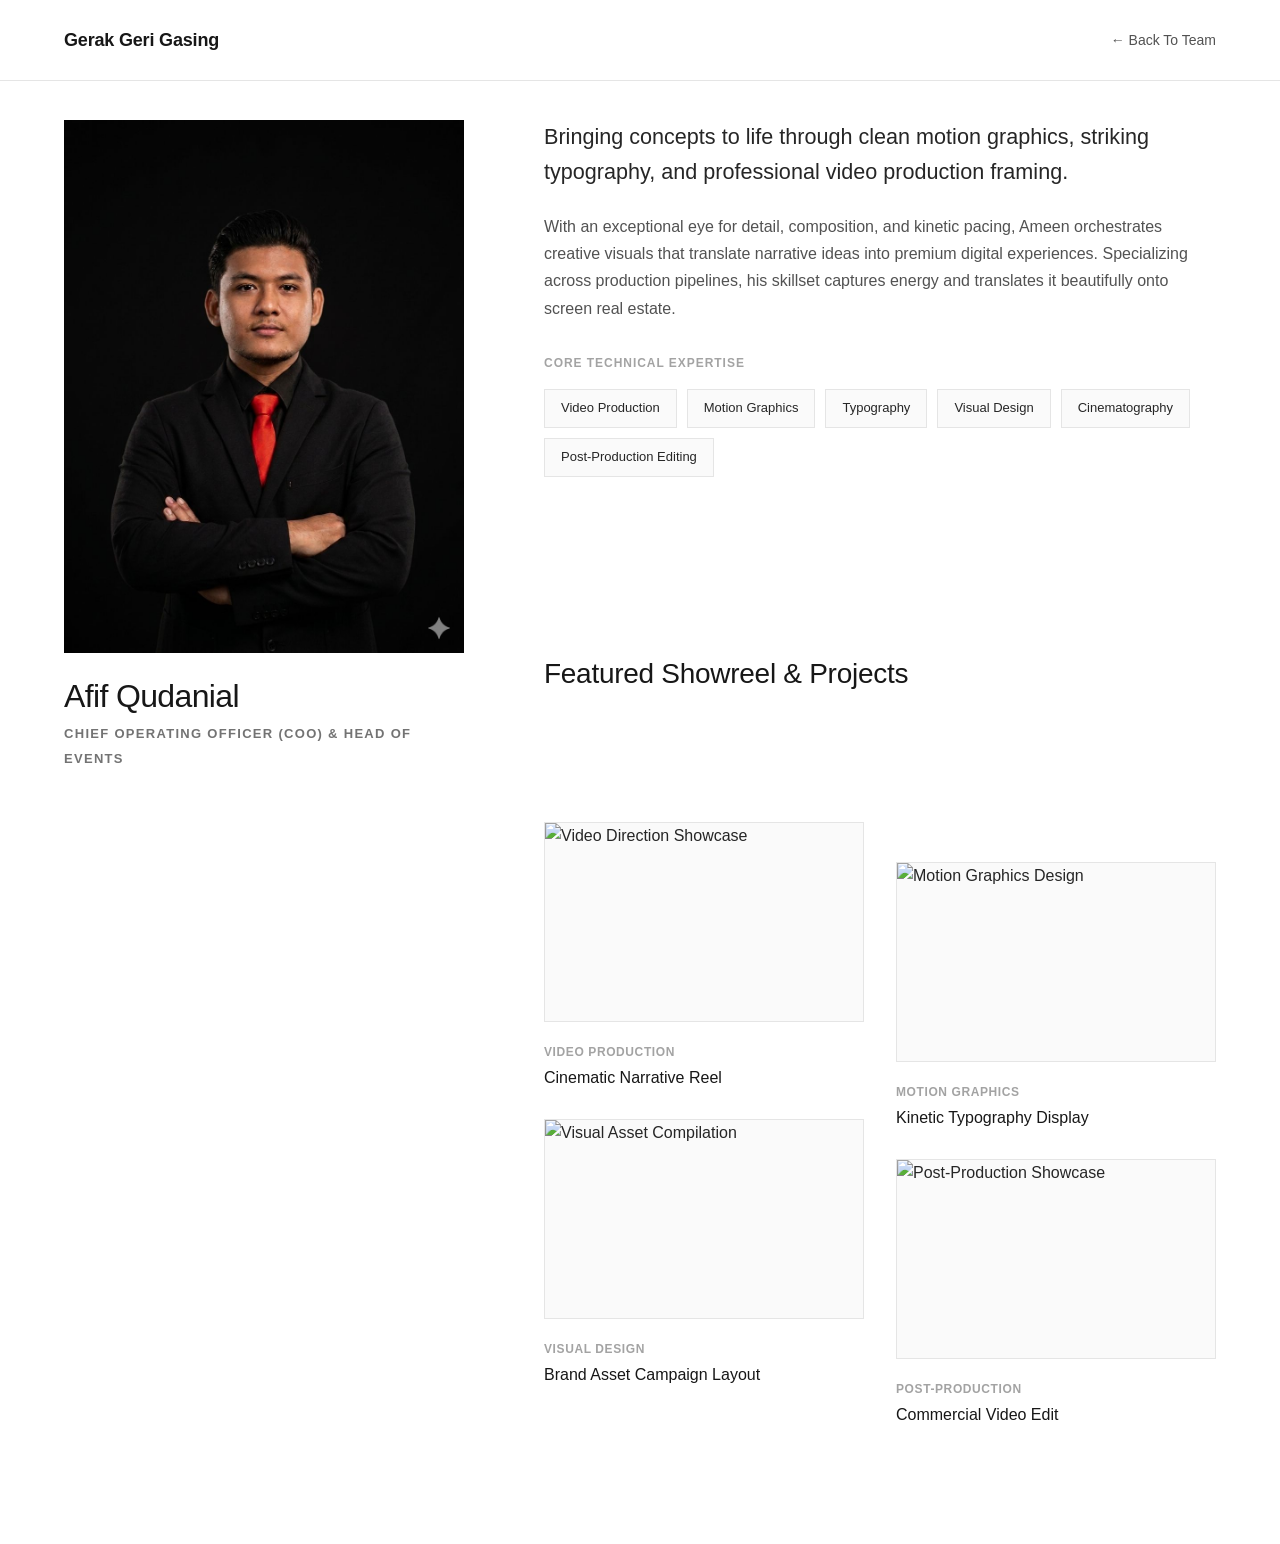
==== portfolio-afif.html @ f7ec638b "Team update" ====
<!DOCTYPE html>
<html lang="en">
<head>
    <meta charset="UTF-8">
    <meta name="viewport" content="width=device-width, initial-scale=1.0">
    <title>Afif Qudanial - Portfolio</title>
    <link rel="stylesheet" href="styles.css">
    <style>
        /* ===== Creative Portfolio Split Layout Extension ===== */
        .portfolio-page {
            padding-top: 120px;
            background-color: var(--white);
        }

        .split-portfolio-grid {
            display: grid;
            grid-template-columns: 400px 1fr; /* Fixed profile sidebar, expansive work gallery */
            gap: 80px;
            align-items: start;
        }

        /* Sticky Left Column Profile Frame */
        .portfolio-sidebar {
            position: sticky;
            top: 120px;
            display: flex;
            flex-direction: column;
        }

        .profile-frame {
            aspect-ratio: 3 / 4;
            background-color: var(--grey-100);
            overflow: hidden;
            margin-bottom: 24px;
        }

        .profile-frame img {
            width: 100%;
            height: 100%;
            object-fit: cover;
        }

        .profile-meta-title h1 {
            font-size: 2rem;
            font-weight: 500;
            color: var(--grey-900);
            margin-bottom: 4px;
        }

        .profile-meta-title .role-tag {
            font-size: 0.8125rem;
            text-transform: uppercase;
            letter-spacing: 0.1em;
            color: var(--grey-500);
            font-weight: 600;
        }

        /* Right Column Scrollable Content */
        .portfolio-content-flow {
            display: flex;
            flex-direction: column;
            gap: 80px;
        }

        .about-statement .lead {
            font-size: 1.35rem;
            font-weight: 300;
            color: var(--grey-800);
            line-height: 1.6;
            margin-bottom: 24px;
        }

        .about-statement p {
            color: var(--grey-600);
            font-size: 1rem;
            line-height: 1.7;
        }

        /* Core Skill Tags Display */
        .skills-creative-suite {
            margin-top: 32px;
        }

        .skills-headline {
            font-size: 0.75rem;
            text-transform: uppercase;
            letter-spacing: 0.08em;
            color: var(--grey-400);
            font-weight: 600;
            margin-bottom: 16px;
            display: block;
        }

        .tag-cloud {
            display: flex;
            flex-wrap: wrap;
            gap: 10px;
        }

        .skill-badge {
            background-color: var(--grey-50);
            border: 1px solid var(--grey-200);
            color: var(--grey-800);
            padding: 8px 16px;
            font-size: 0.8125rem;
            font-weight: 500;
            transition: var(--transition);
        }

        .skill-badge:hover {
            background-color: var(--grey-900);
            color: var(--white);
            border-color: var(--grey-900);
        }

        /* Creative Editorial Work Gallery Grid */
        .showcase-header h2 {
            font-size: 1.75rem;
            margin-bottom: 32px;
            font-weight: 400;
        }

        .creative-work-gallery {
            display: grid;
            grid-template-columns: repeat(2, 1fr);
            gap: 32px;
        }

        .work-item {
            display: flex;
            flex-direction: column;
            cursor: pointer;
        }

        /* Alternating asymmetric layout pattern for creative design rhythm */
        .work-item:nth-child(odd) {
            transform: translateY(0);
        }
        .work-item:nth-child(even) {
            transform: translateY(40px);
        }

        .work-display-box {
            aspect-ratio: 16 / 10;
            background-color: var(--grey-50);
            border: 1px solid var(--grey-200);
            overflow: hidden;
            position: relative;
            display: flex;
            align-items: center;
            justify-content: center;
            transition: var(--transition);
        }

        .work-display-box img {
            width: 100%;
            height: 100%;
            object-fit: cover;
            transition: transform 0.6s cubic-bezier(0.25, 1, 0.5, 1);
        }

        .work-item:hover .work-display-box img {
            transform: scale(1.03);
        }

        /* Decorative Play Overlay for Video Work */
        .play-indicator {
            position: absolute;
            width: 50px;
            height: 50px;
            background-color: rgba(255, 255, 255, 0.9);
            border-radius: 50%;
            display: flex;
            align-items: center;
            justify-content: center;
            opacity: 0;
            transform: scale(0.8);
            transition: var(--transition);
            z-index: 2;
        }

        .work-item:hover .play-indicator {
            opacity: 1;
            transform: scale(1);
        }

        .play-indicator::after {
            content: '';
            width: 0;
            height: 0;
            border-style: solid;
            border-width: 6px 0 6px 10px;
            border-color: transparent transparent transparent var(--grey-900);
            margin-left: 3px;
        }

        .work-details {
            padding-top: 16px;
        }

        .work-details .work-category {
            font-size: 0.75rem;
            text-transform: uppercase;
            letter-spacing: 0.05em;
            color: var(--grey-400);
            font-weight: 600;
        }

        .work-details h3 {
            font-size: 1rem;
            font-weight: 500;
            color: var(--grey-900);
            margin-top: 4px;
        }

        /* Compensation space below the gallery due to alternating transforms */
        .gallery-wrapper {
            padding-bottom: 60px;
        }

        /* ===== Responsive Media Adapters ===== */
        @media (max-width: 1024px) {
            .split-portfolio-grid {
                grid-template-columns: 1fr;
                gap: 60px;
            }

            .portfolio-sidebar {
                position: relative;
                top: 0;
                align-items: center;
                text-align: center;
            }

            .profile-frame {
                max-width: 320px;
                width: 100%;
            }

            .work-item:nth-child(even) {
                transform: translateY(0);
            }
            
            .gallery-wrapper {
                padding-bottom: 0;
            }
        }

        @media (max-width: 640px) {
            .creative-work-gallery {
                grid-template-columns: 1fr;
                gap: 40px;
            }
        }
    </style>
</head>
<body>

    <nav class="navbar">
        <div class="container">
            <a href="index.html" class="logo">Gerak Geri Gasing</a>
            <div class="nav-links">
                <a href="index.html#team">← Back To Team</a>
            </div>
        </div>
    </nav>

    <section class="portfolio-page">
        <div class="container">
            <div class="split-portfolio-grid">
                
                <aside class="portfolio-sidebar">
                    <div class="profile-frame">
                        <img src="image/afif.jpg" alt="Afif Qudanial">
                    </div>
                    <div class="profile-meta-title">
                        <h1>Afif Qudanial</h1>
                        <span class="role-tag">Chief Operating Officer (COO) & Head of Events</span>
                    </div>
                </aside>

                <main class="portfolio-content-flow">
                    
                    <article class="about-statement">
                        <p class="lead">Bringing concepts to life through clean motion graphics, striking typography, and professional video production framing.</p>
                        <p>With an exceptional eye for detail, composition, and kinetic pacing, Ameen orchestrates creative visuals that translate narrative ideas into premium digital experiences. Specializing across production pipelines, his skillset captures energy and translates it beautifully onto screen real estate.</p>
                        
                        <div class="skills-creative-suite">
                            <span class="skills-headline">Core Technical Expertise</span>
                            <div class="tag-cloud">
                                <div class="skill-badge">Video Production</div>
                                <div class="skill-badge">Motion Graphics</div>
                                <div class="skill-badge">Typography</div>
                                <div class="skill-badge">Visual Design</div>
                                <div class="skill-badge">Cinematography</div>
                                <div class="skill-badge">Post-Production Editing</div>
                            </div>
                        </div>
                    </article>

                    <div class="gallery-wrapper">
                        <section class="showcase-header">
                            <h2>Featured Showreel & Projects</h2>
                        </section>
                        
                        <div class="creative-work-gallery">
                            <div class="work-item">
                                <div class="work-display-box">
                                    <div class="play-indicator"></div>
                                    <img src="image/portfolio/project1.jpg" alt="Video Direction Showcase">
                                </div>
                                <div class="work-details">
                                    <span class="work-category">Video Production</span>
                                    <h3>Cinematic Narrative Reel</h3>
                                </div>
                            </div>

                            <div class="work-item">
                                <div class="work-display-box">
                                    <div class="play-indicator"></div>
                                    <img src="image/portfolio/project2.jpg" alt="Motion Graphics Design">
                                </div>
                                <div class="work-details">
                                    <span class="work-category">Motion Graphics</span>
                                    <h3>Kinetic Typography Display</h3>
                                </div>
                            </div>

                            <div class="work-item">
                                <div class="work-display-box">
                                    <img src="image/portfolio/project3.jpg" alt="Visual Asset Compilation">
                                </div>
                                <div class="work-details">
                                    <span class="work-category">Visual Design</span>
                                    <h3>Brand Asset Campaign Layout</h3>
                                </div>
                            </div>

                            <div class="work-item">
                                <div class="work-display-box">
                                    <div class="play-indicator"></div>
                                    <img src="image/portfolio/project4.jpg" alt="Post-Production Showcase">
                                </div>
                                <div class="work-details">
                                    <span class="work-category">Post-Production</span>
                                    <h3>Commercial Video Edit</h3>
                                </div>
                            </div>
                        </div>
                    </div>

                </main>
            </div>
        </div>
    </section>

</body>
</html>
---- styles.css ----
/* ===== CSS Variables ===== */

:root {

    --white: #ffffff;

    --grey-50: #fafafa;

    --grey-100: #f5f5f5;

    --grey-200: #e5e5e5;

    --grey-300: #d4d4d4;

    --grey-400: #a3a3a3;

    --grey-500: #737373;

    --grey-600: #525252;

    --grey-700: #404040;

    --grey-800: #262626;

    --grey-900: #171717;

    --black: #0a0a0a;

   

    --font-family: 'Inter', -apple-system, BlinkMacSystemFont, sans-serif;

    --transition: all 0.3s cubic-bezier(0.4, 0, 0.2, 1);

}



/* ===== Reset & Base ===== */

*, *::before, *::after {

    margin: 0;

    padding: 0;

    box-sizing: border-box;

}



html {

    scroll-behavior: smooth;

}



body {

    font-family: var(--font-family);

    font-size: 16px;

    line-height: 1.6;

    color: var(--grey-800);

    background-color: var(--white);

    -webkit-font-smoothing: antialiased;

}



a {

    text-decoration: none;

    color: inherit;

    transition: var(--transition);

}



ul {

    list-style: none;

}



img {

    max-width: 100%;

    height: auto;

    display: block;

}



/* ===== Container ===== */

.container {

    width: 100%;

    max-width: 1200px;

    margin: 0 auto;

    padding: 0 24px;

}



/* ===== Typography ===== */

h1, h2, h3, h4, h5, h6 {

    font-weight: 500;

    line-height: 1.2;

    color: var(--grey-900);

}



h1 {

    font-size: clamp(2.5rem, 5vw, 4rem);

    font-weight: 300;

    letter-spacing: -0.02em;

}



h2 {

    font-size: clamp(2rem, 4vw, 3rem);

    font-weight: 400;

    letter-spacing: -0.01em;

}



h3 {

    font-size: 1.5rem;

    font-weight: 500;

}



h4 {

    font-size: 1rem;

    font-weight: 600;

    text-transform: uppercase;

    letter-spacing: 0.05em;

    color: var(--grey-500);

}



.lead {

    font-size: 1.25rem;

    color: var(--grey-600);

    line-height: 1.7;

}



/* ===== Section Styles ===== */

section {

    padding: 100px 0;

}



.section-header {

    margin-bottom: 60px;

}



.section-header.center {

    text-align: center;

}



.section-tag {

    display: inline-block;

    font-size: 0.75rem;

    font-weight: 600;

    text-transform: uppercase;

    letter-spacing: 0.1em;

    color: var(--grey-500);

    margin-bottom: 16px;

}



/* ===== Buttons ===== */

.btn {

    display: inline-flex;

    align-items: center;

    justify-content: center;

    padding: 16px 32px;

    font-size: 0.875rem;

    font-weight: 500;

    letter-spacing: 0.025em;

    border: none;

    border-radius: 0;

    cursor: pointer;

    transition: var(--transition);

}



.btn-primary {

    background-color: var(--grey-900);

    color: var(--white);

}



.btn-primary:hover {

    background-color: var(--grey-700);

}



.btn-full {

    width: 100%;

}



/* ===== Navigation ===== */

.navbar {

    position: fixed;

    top: 0;

    left: 0;

    right: 0;

    z-index: 1000;

    background-color: rgba(255, 255, 255, 0.95);

    backdrop-filter: blur(10px);

    border-bottom: 1px solid var(--grey-200);

}



.navbar .container {

    display: flex;

    align-items: center;

    justify-content: space-between;

    height: 80px;

}



.logo {

    font-size: 1.125rem;

    font-weight: 600;

    letter-spacing: -0.01em;

    color: var(--grey-900);

}



.nav-links {

    display: flex;

    gap: 40px;

}



.nav-links a {

    font-size: 0.875rem;

    font-weight: 400;

    color: var(--grey-600);

    position: relative;

}



.nav-links a::after {

    content: '';

    position: absolute;

    bottom: -4px;

    left: 0;

    width: 0;

    height: 1px;

    background-color: var(--grey-900);

    transition: var(--transition);

}



.nav-links a:hover {

    color: var(--grey-900);

}



.nav-links a:hover::after {

    width: 100%;

}



.nav-toggle {

    display: none;

    flex-direction: column;

    gap: 5px;

    background: none;

    border: none;

    cursor: pointer;

    padding: 10px;

}



.nav-toggle span {

    width: 24px;

    height: 2px;

    background-color: var(--grey-900);

    transition: var(--transition);

}



/* ===== Hero Section ===== */

.hero {

    min-height: 100vh;

    display: flex;

    align-items: center;

    justify-content: center;

    position: relative;

    background-color: var(--grey-50);

    padding-top: 80px;

}



.hero-content {

    text-align: center;

    max-width: 800px;

}



.hero-subtitle {

    font-size: 1rem;

    color: var(--grey-500);

    margin: 24px 0 40px;

    letter-spacing: 0.1em;

}



.hero-scroll {

    position: absolute;

    bottom: 40px;

    left: 50%;

    transform: translateX(-50%);

    display: flex;

    flex-direction: column;

    align-items: center;

    gap: 12px;

}



.hero-scroll span {

    font-size: 0.75rem;

    text-transform: uppercase;

    letter-spacing: 0.1em;

    color: var(--grey-400);

}



.scroll-line {

    width: 1px;

    height: 60px;

    background: linear-gradient(to bottom, var(--grey-400), transparent);

    animation: scrollPulse 2s ease-in-out infinite;

}



@keyframes scrollPulse {

    0%, 100% { opacity: 1; }

    50% { opacity: 0.3; }

}



/* ===== Services Section ===== */

.services {

    background-color: var(--white);

}



.services-grid {

    display: grid;

    grid-template-columns: repeat(3, 1fr);

    gap: 40px;

}



.service-card {

    padding: 40px;

    background-color: var(--grey-50);

    transition: var(--transition);

}



.service-card:hover {

    background-color: var(--grey-100);

}



.service-number {

    font-size: 0.75rem;

    font-weight: 600;

    color: var(--grey-400);

    margin-bottom: 24px;

}



.service-card h3 {

    margin-bottom: 16px;

}



.service-card p {

    color: var(--grey-600);

    margin-bottom: 24px;

    font-size: 0.9375rem;

}



.service-list {

    border-top: 1px solid var(--grey-200);

    padding-top: 24px;

}



.service-list li {

    font-size: 0.875rem;

    color: var(--grey-500);

    padding: 8px 0;

    border-bottom: 1px solid var(--grey-200);

}



.service-list li:last-child {

    border-bottom: none;

}



/* ===== About Section ===== */

.about {

    background-color: var(--grey-900);

    color: var(--white);

}



.about h2, .about h3, .about h4 {

    color: var(--white);

}



.about .section-tag {

    color: var(--grey-400);

}



.about-grid {

    display: grid;

    grid-template-columns: 1fr 1fr;

    gap: 80px;

    align-items: center;

}



.about-content p {

    color: var(--grey-400);

    margin-bottom: 20px;

}



.about-content .lead {

    color: var(--grey-300);

}



.about-stats {

    display: flex;

    gap: 40px;

    margin-top: 40px;

    padding-top: 40px;

    border-top: 1px solid var(--grey-700);

}



.stat-number {

    display: block;

    font-size: 2.5rem;

    font-weight: 300;

    color: var(--white);

}



.stat-label {

    font-size: 0.75rem;

    text-transform: uppercase;

    letter-spacing: 0.1em;

    color: var(--grey-500);

}



.about-image {

    display: flex;

    justify-content: center;

    align-items: center;

}



.image-placeholder {

    width: 100%;

    aspect-ratio: 4/5;

    background-color: transparent;

    display: flex;

    align-items: center;

    justify-content: center;

    overflow: hidden;

    border-radius: 24px;

}



.image-placeholder img {

    width: 100%;

    height: auto;

    object-fit: contain;

    display: block;

}



.image-placeholder span {

    font-size: 3rem;

    font-weight: 300;

    color: var(--grey-600);

    letter-spacing: 0.2em;

}



/* ===== Portfolio Section ===== */

.portfolio {

    background-color: var(--grey-50);

}



.portfolio-grid {

    display: grid;

    grid-template-columns: repeat(3, 1fr);

    gap: 24px;

}



.portfolio-item {

    position: relative;

    overflow: hidden;

    cursor: pointer;

}



.portfolio-item.large {

    grid-column: span 2;

}



.portfolio-image {

    position: relative;

    overflow: hidden;

    /* This gives your standard images a clean 16:10 rectangle shape */

    aspect-ratio: 16/10;

}



.portfolio-item.large .portfolio-image {

    /* This gives your large highlights a wide cinematic 16:9 aspect ratio */

    aspect-ratio: 16/9;

}



/* This targets your new actual images and forces them to scale correctly */

.portfolio-image img {

    width: 100%;

    height: 100%;

    object-fit: cover; /* Keeps images crisp without stretching or distorting */

    transition: var(--transition);

}



/* Simple hover effect: subtle zoom on the picture */

.portfolio-item:hover .portfolio-image img {

    transform: scale(1.03);

}



.portfolio-info {

    padding: 20px 0;

}



.portfolio-category {

    font-size: 0.75rem;

    text-transform: uppercase;

    letter-spacing: 0.1em;

    color: var(--grey-500);

}



.portfolio-info h3 {

    font-size: 1.125rem;

    font-weight: 500;

    margin-top: 8px;

}



/* ===== Clients Section ===== */

.clients {

    background-color: var(--white);

    padding: 80px 0;

}



.clients-grid {

    display: grid;

    grid-template-columns: repeat(6, 1fr);

    gap: 40px;

    align-items: center;

}



.client-logo {

    aspect-ratio: 3/2;

    background-color: var(--grey-100);

    display: flex;

    align-items: center;

    justify-content: center;

    transition: var(--transition);

}



.client-logo:hover {

    background-color: var(--grey-200);

}



.client-logo span {

    font-size: 0.75rem;

    color: var(--grey-400);

    font-weight: 500;

}


/* ===== Team Section ===== */
.team {
    background-color: var(--white);
    padding: 120px 0;
}

/* Founders Layout Framework */
.founders-row {
    display: flex;
    justify-content: center;
    gap: 48px;
    margin-bottom: 80px;
}

.founders-row .team-card.premium {
    width: calc(35% - 24px);
}

/* HOD 4-Column Grid Frame */
.team-grid {
    display: grid;
    grid-template-columns: repeat(4, 1fr);
    gap: 40px 32px;
}

.team-card {
    display: block;
    cursor: pointer;
    text-decoration: none;
}

/* Professional Editorial Portrait Ratio (3:4) */
.team-image {
    position: relative;
    overflow: hidden;
    aspect-ratio: 3 / 4; 
    background-color: var(--grey-100);
}

.team-image img {
    width: 100%;
    height: 100%;
    object-fit: cover;
    transition: transform 0.6s cubic-bezier(0.25, 1, 0.5, 1);
}

.placeholder-img {
    width: 100%;
    height: 100%;
}

/* Modern Creative Animations on Hover */
.team-card:hover .team-image img {
    transform: scale(1.05);
}

.team-info {
    padding: 20px 0 0 0;
    transition: transform 0.4s ease;
}

.team-card:hover .team-info {
    transform: translateY(-2px);
}

.team-info h3 {
    font-size: 1.125rem;
    font-weight: 500;
    color: var(--grey-900);
    margin: 0;
    transition: color 0.3s ease;
}

.team-card:hover .team-info h3 {
    color: var(--grey-600);
}

.team-role {
    display: block;
    font-size: 0.75rem;
    text-transform: uppercase;
    letter-spacing: 0.08em;
    color: var(--grey-400);
    margin-top: 6px;
    font-weight: 500;
}

/* Tablet Layout Optimization */
@media (max-width: 1024px) {
    .team-grid {
        grid-template-columns: repeat(2, 1fr);
        gap: 40px 24px;
    }
    
    .founders-row .team-card.premium {
        width: calc(50% - 24px);
    }
}

/* Phone Layout Optimization */
@media (max-width: 768px) {
    .founders-row {
        flex-direction: column;
        align-items: center;
        gap: 40px;
    }
    
    .founders-row .team-card.premium {
        width: 100%;
        max-width: 400px;
    }
    
    .team-grid {
        grid-template-columns: 1fr;
        gap: 48px;
    }
    
    .team-card {
        max-width: 400px;
        margin: 0 auto;
        width: 100%;
    }
}

/* ===== Contact Section ===== */

.contact {

    background-color: var(--grey-50);

}



.contact-grid {

    display: grid;

    grid-template-columns: 1fr 1fr;

    gap: 80px;

}



.contact-info h2 {

    margin-bottom: 20px;

}



.contact-info > p {

    color: var(--grey-600);

    margin-bottom: 40px;

}



.contact-details {

    margin-bottom: 40px;

}



.contact-item {

    margin-bottom: 24px;

}



.contact-label {

    display: block;

    font-size: 0.75rem;

    text-transform: uppercase;

    letter-spacing: 0.1em;

    color: var(--grey-500);

    margin-bottom: 8px;

}



.contact-item a,

.contact-item address {

    font-size: 1rem;

    font-style: normal;

    color: var(--grey-800);

}



.contact-meta {

    margin: 8px 0 0;

    font-size: 0.875rem;

    color: var(--grey-600);

}



.contact-item a:hover {

    color: var(--grey-600);

}



.social-links {

    display: flex;

    gap: 16px;

}



.social-links a {

    width: 48px;

    height: 48px;

    display: flex;

    align-items: center;

    justify-content: center;

    background-color: var(--grey-200);

    font-size: 0.75rem;

    font-weight: 600;

    color: var(--grey-600);

}



.social-links a:hover {

    background-color: var(--grey-900);

    color: var(--white);

}



/* ===== Contact Form ===== */

.contact-form {

    background-color: var(--white);

    padding: 48px;

}



.form-group {

    margin-bottom: 24px;

}



.form-group label {

    display: block;

    font-size: 0.75rem;

    text-transform: uppercase;

    letter-spacing: 0.1em;

    color: var(--grey-500);

    margin-bottom: 12px;

}



.form-group input,

.form-group select,

.form-group textarea {

    width: 100%;

    padding: 16px;

    font-family: var(--font-family);

    font-size: 1rem;

    border: 1px solid var(--grey-200);

    background-color: var(--grey-50);

    color: var(--grey-800);

    transition: var(--transition);

}



.form-group input:focus,

.form-group select:focus,

.form-group textarea:focus {

    outline: none;

    border-color: var(--grey-400);

    background-color: var(--white);

}



.form-group textarea {

    resize: vertical;

    min-height: 120px;

}



/* ===== Footer ===== */

.footer {

    background-color: var(--grey-900);

    color: var(--white);

    padding: 80px 0 40px;

}



.footer-content {

    display: flex;

    justify-content: space-between;

    margin-bottom: 60px;

}



.footer-brand .logo {

    color: var(--white);

    margin-bottom: 16px;

    display: inline-block;

}



.footer-brand p {

    color: var(--grey-500);

    font-size: 0.875rem;

}



.footer-links {

    display: flex;

    gap: 80px;

}



.footer-column h4 {

    color: var(--grey-400);

    margin-bottom: 20px;

}



.footer-column ul li {

    margin-bottom: 12px;

}



.footer-column a {

    font-size: 0.875rem;

    color: var(--grey-400);

}



.footer-column a:hover {

    color: var(--white);

}



.footer-bottom {

    padding-top: 40px;

    border-top: 1px solid var(--grey-800);

}



.footer-bottom p {

    font-size: 0.75rem;

    color: var(--grey-500);

}



/* ===== Responsive Design ===== */

@media (max-width: 1024px) {

    .services-grid {

        grid-template-columns: 1fr;

    }

   

    .about-grid {

        grid-template-columns: 1fr;

        gap: 60px;

    }

   

    .about-image {

        order: -1;

    }

   

    .portfolio-grid {

        grid-template-columns: repeat(2, 1fr);

    }

   

    .portfolio-item.large {

        grid-column: span 2;

    }

   

    .clients-grid {

        grid-template-columns: repeat(3, 1fr);

    }

   

    .contact-grid {

        grid-template-columns: 1fr;

        gap: 60px;

    }
    .team-grid {
        grid-template-columns: repeat(2, 1fr); /* Drops to 2 items per row on tablets */
}
    .founders-row .team-card {
        width: calc(50% - 20px);
}
}



@media (max-width: 768px) {

    section {

        padding: 80px 0;

    }

   

    .nav-links {

        position: fixed;

        top: 80px;

        left: 0;

        right: 0;

        bottom: 0;

        background-color: var(--white);

        flex-direction: column;

        align-items: center;

        justify-content: center;

        gap: 32px;

        opacity: 0;

        visibility: hidden;

        transition: var(--transition);

    }

   

    .nav-links.active {

        opacity: 1;

        visibility: visible;

    }

   

    .nav-links a {

        font-size: 1.5rem;

    }

   

    .nav-toggle {

        display: flex;

    }

   

    .nav-toggle.active span:nth-child(1) {

        transform: rotate(45deg) translate(5px, 5px);

    }

   

    .nav-toggle.active span:nth-child(2) {

        opacity: 0;

    }

   

    .nav-toggle.active span:nth-child(3) {

        transform: rotate(-45deg) translate(5px, -5px);

    }

   

    .hero-scroll {

        display: none;

    }

   

    .about-stats {

        flex-direction: column;

        gap: 24px;

    }

   

    .portfolio-grid {

        grid-template-columns: 1fr;

    }

   

    .portfolio-item.large {

        grid-column: span 1;

    }

   

    .clients-grid {

        grid-template-columns: repeat(2, 1fr);

    }

   

    .contact-form {

        padding: 32px;

    }

   

    .footer-content {

        flex-direction: column;

        gap: 48px;

    }

   

    .footer-links {

        gap: 48px;

    }
    .founders-row {
    flex-direction: column;
        align-items: center;
        gap: 32px;
}
    .founders-row .team-card {
        width: 100%;
}
    .team-grid {
    grid-template-columns: 1fr; /* Stack into a single neat column on phones */
    gap: 40px;
}
}



@media (max-width: 480px) {

    .container {

        padding: 0 16px;

    }

   

    .btn {

        padding: 14px 24px;

    }

   

    .service-card {

        padding: 32px 24px;

    }

   

    .clients-grid {

        grid-template-columns: 1fr 1fr;

        gap: 16px;

    }

}
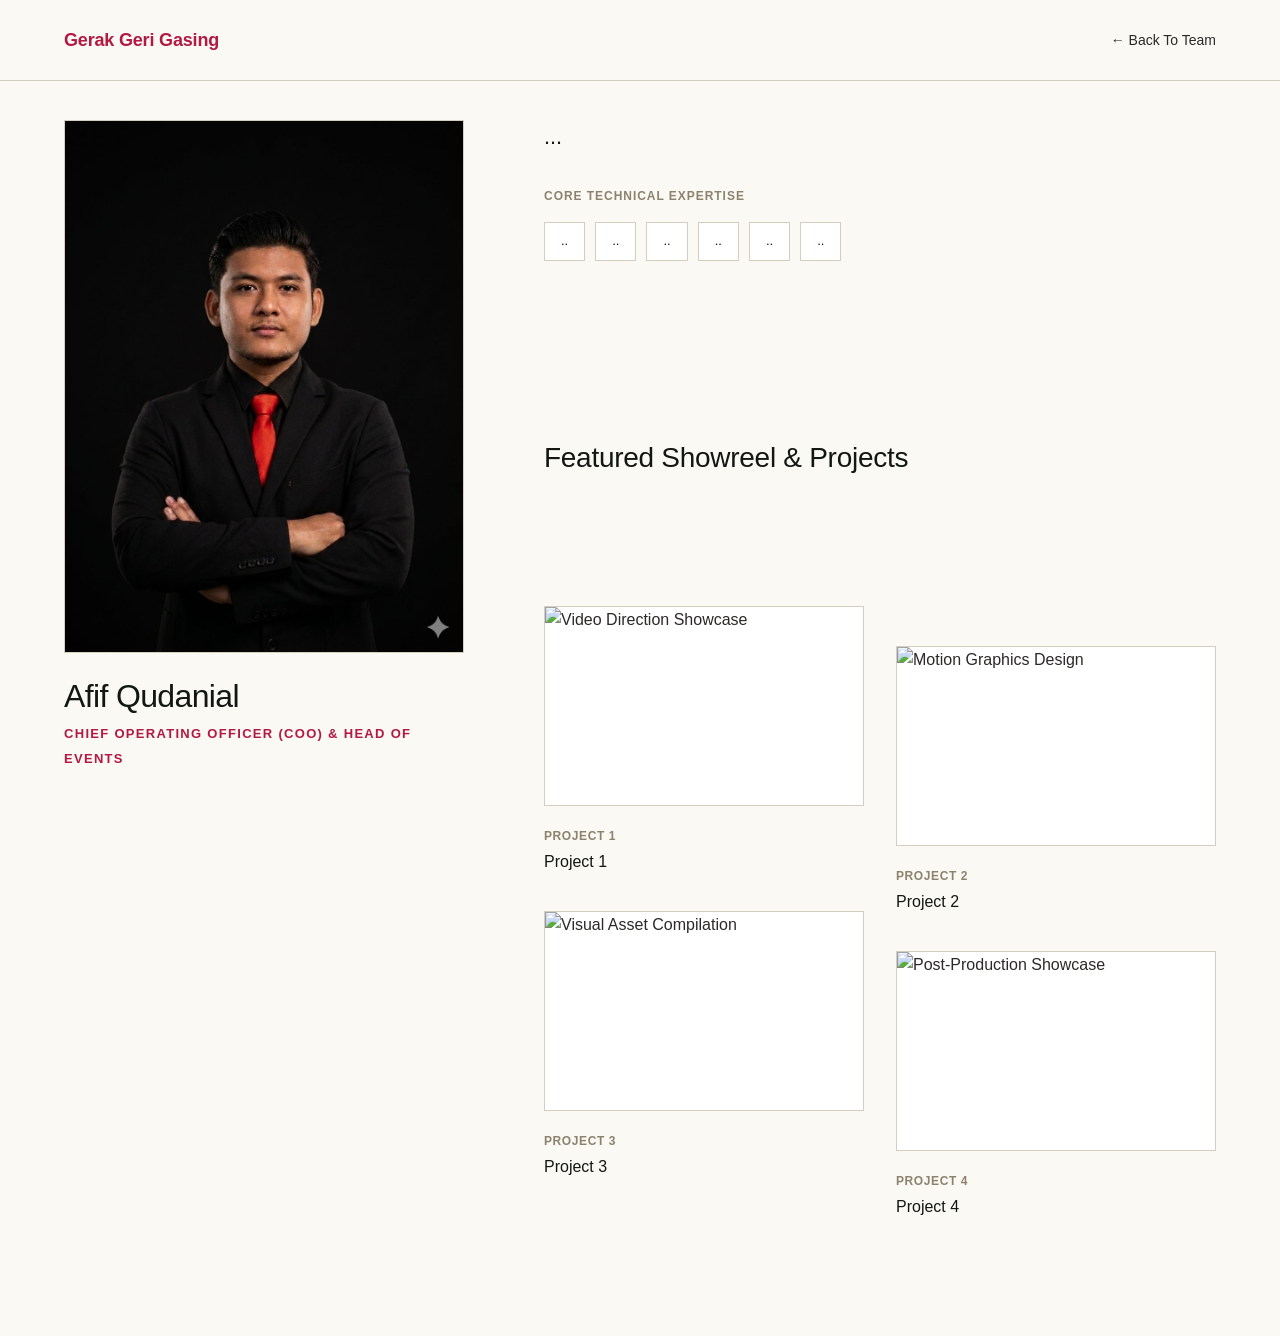
==== commit 8bbaba35: "update 0.5" ====
--- a/portfolio-afif.html
+++ b/portfolio-afif.html
@@ -9,7 +9,7 @@
         /* ===== Creative Portfolio Split Layout Extension ===== */
         .portfolio-page {
             padding-top: 120px;
-            background-color: var(--white);
+            background-color: var(--grey-50); /* FIX: Set to match the warm cream palette background */
         }
 
         .split-portfolio-grid {
@@ -30,6 +30,7 @@
         .profile-frame {
             aspect-ratio: 3 / 4;
             background-color: var(--grey-100);
+            border: 1px solid var(--grey-300); /* FIX: Added editorial border line styling */
             overflow: hidden;
             margin-bottom: 24px;
         }
@@ -43,7 +44,7 @@
         .profile-meta-title h1 {
             font-size: 2rem;
             font-weight: 500;
-            color: var(--grey-900);
+            color: var(--grey-800);
             margin-bottom: 4px;
         }
 
@@ -51,7 +52,7 @@
             font-size: 0.8125rem;
             text-transform: uppercase;
             letter-spacing: 0.1em;
-            color: var(--grey-500);
+            color: var(--ruby-vibrant); /* FIX: Uses vibrant ruby red variable */
             font-weight: 600;
         }
 
@@ -98,8 +99,8 @@
         }
 
         .skill-badge {
-            background-color: var(--grey-50);
-            border: 1px solid var(--grey-200);
+            background-color: var(--white);
+            border: 1px solid var(--grey-300); /* FIX: Updated to match palette borders */
             color: var(--grey-800);
             padding: 8px 16px;
             font-size: 0.8125rem;
@@ -108,9 +109,9 @@
         }
 
         .skill-badge:hover {
-            background-color: var(--grey-900);
+            background-color: var(--ruby-vibrant); /* FIX: Hover highlights with editorial ruby red */
             color: var(--white);
-            border-color: var(--grey-900);
+            border-color: var(--ruby-vibrant);
         }
 
         /* Creative Editorial Work Gallery Grid */
@@ -118,32 +119,39 @@
             font-size: 1.75rem;
             margin-bottom: 32px;
             font-weight: 400;
+            color: var(--grey-800);
         }
 
         .creative-work-gallery {
             display: grid;
             grid-template-columns: repeat(2, 1fr);
-            gap: 32px;
+            gap: 40px 32px; /* FIX: Restructured standard gap spacing */
         }
 
         .work-item {
             display: flex;
             flex-direction: column;
-            cursor: pointer;
-        }
-
-        /* Alternating asymmetric layout pattern for creative design rhythm */
-        .work-item:nth-child(odd) {
-            transform: translateY(0);
-        }
-        .work-item:nth-child(even) {
-            transform: translateY(40px);
+            text-decoration: none; /* FIX: Clean anchor tag reset wrapper */
+            color: inherit;
+        }
+
+        /* Alternating asymmetric layout pattern for desktop screens */
+        @media (min-width: 1025px) {
+            .work-item:nth-child(odd) {
+                transform: translateY(0);
+            }
+            .work-item:nth-child(even) {
+                transform: translateY(40px);
+            }
+            .gallery-wrapper {
+                padding-bottom: 60px;
+            }
         }
 
         .work-display-box {
             aspect-ratio: 16 / 10;
-            background-color: var(--grey-50);
-            border: 1px solid var(--grey-200);
+            background-color: var(--white);
+            border: 1px solid var(--grey-300); /* FIX: Matched to palette borders */
             overflow: hidden;
             position: relative;
             display: flex;
@@ -159,6 +167,10 @@
             transition: transform 0.6s cubic-bezier(0.25, 1, 0.5, 1);
         }
 
+        .work-item:hover .work-display-box {
+            border-color: var(--ruby-vibrant); /* FIX: Border flashes red on card hover */
+        }
+
         .work-item:hover .work-display-box img {
             transform: scale(1.03);
         }
@@ -168,7 +180,7 @@
             position: absolute;
             width: 50px;
             height: 50px;
-            background-color: rgba(255, 255, 255, 0.9);
+            background-color: rgba(255, 255, 255, 0.95);
             border-radius: 50%;
             display: flex;
             align-items: center;
@@ -177,6 +189,7 @@
             transform: scale(0.8);
             transition: var(--transition);
             z-index: 2;
+            border: 1px solid var(--grey-300);
         }
 
         .work-item:hover .play-indicator {
@@ -190,7 +203,7 @@
             height: 0;
             border-style: solid;
             border-width: 6px 0 6px 10px;
-            border-color: transparent transparent transparent var(--grey-900);
+            border-color: transparent transparent transparent var(--black);
             margin-left: 3px;
         }
 
@@ -209,13 +222,13 @@
         .work-details h3 {
             font-size: 1rem;
             font-weight: 500;
-            color: var(--grey-900);
+            color: var(--grey-800);
             margin-top: 4px;
-        }
-
-        /* Compensation space below the gallery due to alternating transforms */
-        .gallery-wrapper {
-            padding-bottom: 60px;
+            transition: color var(--transition);
+        }
+
+        .work-item:hover .work-details h3 {
+            color: var(--ruby-vibrant); /* FIX: Project titles turn red on item hover */
         }
 
         /* ===== Responsive Media Adapters ===== */
@@ -235,10 +248,6 @@
             .profile-frame {
                 max-width: 320px;
                 width: 100%;
-            }
-
-            .work-item:nth-child(even) {
-                transform: translateY(0);
             }
             
             .gallery-wrapper {
@@ -282,18 +291,17 @@
                 <main class="portfolio-content-flow">
                     
                     <article class="about-statement">
-                        <p class="lead">Bringing concepts to life through clean motion graphics, striking typography, and professional video production framing.</p>
-                        <p>With an exceptional eye for detail, composition, and kinetic pacing, Ameen orchestrates creative visuals that translate narrative ideas into premium digital experiences. Specializing across production pipelines, his skillset captures energy and translates it beautifully onto screen real estate.</p>
+                        <p class="lead">...</p>
                         
                         <div class="skills-creative-suite">
                             <span class="skills-headline">Core Technical Expertise</span>
                             <div class="tag-cloud">
-                                <div class="skill-badge">Video Production</div>
-                                <div class="skill-badge">Motion Graphics</div>
-                                <div class="skill-badge">Typography</div>
-                                <div class="skill-badge">Visual Design</div>
-                                <div class="skill-badge">Cinematography</div>
-                                <div class="skill-badge">Post-Production Editing</div>
+                                <div class="skill-badge">..</div>
+                                <div class="skill-badge">..</div>
+                                <div class="skill-badge">..</div>
+                                <div class="skill-badge">..</div>
+                                <div class="skill-badge">..</div>
+                                <div class="skill-badge">..</div>
                             </div>
                         </div>
                     </article>
@@ -304,48 +312,49 @@
                         </section>
                         
                         <div class="creative-work-gallery">
-                            <div class="work-item">
+                            <!-- FIX: Clickable Anchor Links wrapped around image paths -->
+                            <a href="image/portfolio/project1.jpg" target="_blank" class="work-item">
                                 <div class="work-display-box">
                                     <div class="play-indicator"></div>
                                     <img src="image/portfolio/project1.jpg" alt="Video Direction Showcase">
                                 </div>
                                 <div class="work-details">
-                                    <span class="work-category">Video Production</span>
-                                    <h3>Cinematic Narrative Reel</h3>
-                                </div>
-                            </div>
-
-                            <div class="work-item">
+                                    <span class="work-category">Project 1</span>
+                                    <h3>Project 1</h3>
+                                </div>
+                            </a>
+
+                            <a href="image/portfolio/project2.jpg" target="_blank" class="work-item">
                                 <div class="work-display-box">
                                     <div class="play-indicator"></div>
                                     <img src="image/portfolio/project2.jpg" alt="Motion Graphics Design">
                                 </div>
                                 <div class="work-details">
-                                    <span class="work-category">Motion Graphics</span>
-                                    <h3>Kinetic Typography Display</h3>
-                                </div>
-                            </div>
-
-                            <div class="work-item">
+                                    <span class="work-category">Project 2</span>
+                                    <h3>Project 2</h3>
+                                </div>
+                            </a>
+
+                            <a href="image/portfolio/project3.jpg" target="_blank" class="work-item">
                                 <div class="work-display-box">
                                     <img src="image/portfolio/project3.jpg" alt="Visual Asset Compilation">
                                 </div>
                                 <div class="work-details">
-                                    <span class="work-category">Visual Design</span>
-                                    <h3>Brand Asset Campaign Layout</h3>
-                                </div>
-                            </div>
-
-                            <div class="work-item">
+                                    <span class="work-category">Project 3</span>
+                                    <h3>Project 3</h3>
+                                </div>
+                            </a>
+
+                            <a href="image/portfolio/project4.jpg" target="_blank" class="work-item">
                                 <div class="work-display-box">
                                     <div class="play-indicator"></div>
                                     <img src="image/portfolio/project4.jpg" alt="Post-Production Showcase">
                                 </div>
                                 <div class="work-details">
-                                    <span class="work-category">Post-Production</span>
-                                    <h3>Commercial Video Edit</h3>
-                                </div>
-                            </div>
+                                    <span class="work-category">Project 4</span>
+                                    <h3>Project 4</h3>
+                                </div>
+                            </a>
                         </div>
                     </div>
 
--- a/styles.css
+++ b/styles.css
@@ -1,1024 +1,516 @@
-
-/* ===== CSS Variables ===== */
-
+/* ===== CSS Variables (Avant-Garde Ruby & Olive Theme) ===== */
 :root {
-
-    --white: #ffffff;
-
-    --grey-50: #fafafa;
-
-    --grey-100: #f5f5f5;
-
-    --grey-200: #e5e5e5;
-
-    --grey-300: #d4d4d4;
-
-    --grey-400: #a3a3a3;
-
-    --grey-500: #737373;
-
-    --grey-600: #525252;
-
-    --grey-700: #404040;
-
-    --grey-800: #262626;
-
-    --grey-900: #171717;
-
-    --black: #0a0a0a;
-
-   
-
+    /* Main Creative Accents */
+    --ruby-vibrant: #B31942;   /* The sharp, sophisticated editorial red from your palette */
+    --ruby-deep: #6B0F24;      /* Deep burgundy for hover accents and active typography elements */
+    --olive-deep: #2A3628;     /* Rich structural pine/olive green used for key accents */
+
+    /* Premium Palette Mapping */
+    --white: #FFFFFF;
+    --grey-50: #FBF9F4;        /* THE BACKDROP: Gorgeous warm cream canvas tint from your reference */
+    --grey-100: #F3EFE6;       /* Slightly deeper cream shade for section blocks or panels */
+    --grey-200: #2A3628;       /* REDIRECTED TO OLIVE: Borders are now a clean, thin dark pine line */
+    --grey-300: #D5CEBF;       /* Warm linen divider lines */
+    --grey-400: #8C826E;       /* Muted earth tone for secondary info */
+    --grey-500: #B31942;       /* REDIRECTED TO RUBY: Small tags and subtitles pop out in editorial red */
+    --grey-600: #2B2A27;       /* Soft charcoal-espresso body text for high readability over cream */
+    --grey-700: #1C241B;       /* Secondary dark olive */
+    --grey-800: #121711;       /* Deepest olive-black for rich descriptions */
+    --grey-900: #B31942;       /* REDIRECTED TO RUBY: Section titles display in striking crimson red */
+    --black: #0B0F0A;          /* Absolute rich near-black with olive base notes */
+    
+    /* Layout Variables */
     --font-family: 'Inter', -apple-system, BlinkMacSystemFont, sans-serif;
-
-    --transition: all 0.3s cubic-bezier(0.4, 0, 0.2, 1);
-
-}
-
-
+    --transition: all 0.3s cubic-bezier(0.25, 1, 0.5, 1);
+}
 
 /* ===== Reset & Base ===== */
-
 *, *::before, *::after {
-
     margin: 0;
-
     padding: 0;
-
     box-sizing: border-box;
-
-}
-
-
+}
 
 html {
-
     scroll-behavior: smooth;
-
-}
-
-
+}
 
 body {
-
     font-family: var(--font-family);
-
     font-size: 16px;
-
     line-height: 1.6;
-
+    color: var(--grey-600);
+    background-color: var(--grey-50); /* Instantly updates main background to the warm cream tone */
+    -webkit-font-smoothing: antialiased;
+}
+
+a {
+    text-decoration: none;
+    color: inherit;
+    transition: var(--transition);
+}
+
+ul {
+    list-style: none;
+}
+
+img {
+    max-width: 100%;
+    height: auto;
+    display: block;
+}
+
+/* ===== Container ===== */
+.container {
+    width: 100%;
+    max-width: 1200px;
+    margin: 0 auto;
+    padding: 0 24px;
+}
+
+/* ===== Typography ===== */
+h1, h2, h3, h4, h5, h6 {
+    font-weight: 500;
+    line-height: 1.2;
+    color: var(--grey-900);
+}
+
+h1 {
+    font-size: clamp(2.5rem, 5vw, 4rem);
+    font-weight: 300;
+    letter-spacing: -0.02em;
+}
+
+h2 {
+    font-size: clamp(2rem, 4vw, 3rem);
+    font-weight: 400;
+    letter-spacing: -0.01em;
+}
+
+h3 {
+    font-size: 1.5rem;
+    font-weight: 500;
+}
+
+h4 {
+    font-size: 1rem;
+    font-weight: 600;
+    text-transform: uppercase;
+    letter-spacing: 0.05em;
+    color: var(--grey-500);
+}
+
+.lead {
+    font-size: 1.25rem;
+    color: var(--grey-600);
+    line-height: 1.7;
+}
+
+/* ===== Section Styles ===== */
+section {
+    padding: 100px 0;
+}
+
+.section-header {
+    margin-bottom: 60px;
+}
+
+.section-header.center {
+    text-align: center;
+}
+
+.section-tag {
+    display: inline-block;
+    font-size: 0.75rem;
+    font-weight: 600;
+    text-transform: uppercase;
+    letter-spacing: 0.1em;
+    color: var(--grey-500);
+    margin-bottom: 16px;
+}
+
+/* ===== Buttons ===== */
+.btn {
+    display: inline-flex;
+    align-items: center;
+    justify-content: center;
+    padding: 16px 32px;
+    font-size: 0.875rem;
+    font-weight: 500;
+    letter-spacing: 0.05em;
+    border: none;
+    border-radius: 0;
+    cursor: pointer;
+    transition: var(--transition);
+    text-transform: uppercase;
+}
+
+.btn-primary {
+    background-color: var(--ruby-vibrant) !important;
+    color: var(--white) !important;
+}
+
+.btn-primary:hover {
+    background-color: var(--olive-deep) !important;
+}
+
+.btn-full {
+    width: 100%;
+}
+
+/* ===== Navigation ===== */
+.navbar {
+    position: fixed;
+    top: 0;
+    left: 0;
+    right: 0;
+    z-index: 1000;
+    background-color: rgba(251, 249, 244, 0.95); /* Cream base alpha */
+    backdrop-filter: blur(10px);
+    border-bottom: 1px solid var(--grey-300);
+}
+
+.navbar .container {
+    display: flex;
+    align-items: center;
+    justify-content: space-between;
+    height: 80px;
+}
+
+.logo {
+    font-size: 1.125rem;
+    font-weight: 600;
+    letter-spacing: -0.01em;
+    color: var(--grey-900);
+}
+
+.nav-links {
+    display: flex;
+    gap: 40px;
+}
+
+.nav-links a {
+    font-size: 0.875rem;
+    font-weight: 400;
+    color: var(--grey-600);
+    position: relative;
+}
+
+.nav-links a::after {
+    content: '';
+    position: absolute;
+    bottom: -4px;
+    left: 0;
+    width: 0;
+    height: 1px;
+    background-color: var(--ruby-vibrant);
+    transition: var(--transition);
+}
+
+.nav-links a:hover {
+    color: var(--ruby-vibrant);
+}
+
+.nav-links a:hover::after {
+    width: 100%;
+}
+
+.nav-toggle {
+    display: none;
+    flex-direction: column;
+    gap: 5px;
+    background: none;
+    border: none;
+    cursor: pointer;
+    padding: 10px;
+}
+
+.nav-toggle span {
+    width: 24px;
+    height: 2px;
+    background-color: var(--grey-900);
+    transition: var(--transition);
+}
+
+/* ===== Hero Section ===== */
+.hero {
+    min-height: 100vh;
+    display: flex;
+    align-items: center;
+    justify-content: center;
+    position: relative;
+    background-color: var(--grey-50);
+    padding-top: 80px;
+}
+
+.hero-content {
+    text-align: center;
+    max-width: 800px;
+}
+
+.hero-subtitle {
+    font-size: 1rem;
+    color: var(--grey-400);
+    margin: 24px 0 40px;
+    letter-spacing: 0.1em;
+}
+
+.hero-scroll {
+    position: absolute;
+    bottom: 40px;
+    left: 50%;
+    transform: translateX(-50%);
+    display: flex;
+    flex-direction: column;
+    align-items: center;
+    gap: 12px;
+}
+
+.hero-scroll span {
+    font-size: 0.75rem;
+    text-transform: uppercase;
+    letter-spacing: 0.1em;
+    color: var(--grey-400);
+}
+
+.scroll-line {
+    width: 1px;
+    height: 60px;
+    background: linear-gradient(to bottom, var(--grey-400), transparent);
+    animation: scrollPulse 2s ease-in-out infinite;
+}
+
+@keyframes scrollPulse {
+    0%, 100% { opacity: 1; }
+    50% { opacity: 0.3; }
+}
+
+/* ===== Services Section ===== */
+.services {
+    background-color: var(--white);
+}
+
+.services-grid {
+    display: grid;
+    grid-template-columns: repeat(3, 1fr);
+    gap: 40px;
+}
+
+.service-card {
+    padding: 40px;
+    background-color: var(--grey-50);
+    border: 1px solid var(--grey-300);
+    transition: var(--transition);
+}
+
+.service-card:hover {
+    background-color: var(--grey-100);
+    border-color: var(--ruby-vibrant);
+}
+
+.service-number {
+    font-size: 0.75rem;
+    font-weight: 600;
+    color: var(--grey-400);
+    margin-bottom: 24px;
+}
+
+.service-card h3 {
+    margin-bottom: 16px;
+}
+
+.service-card p {
+    color: var(--grey-600);
+    margin-bottom: 24px;
+    font-size: 0.9375rem;
+}
+
+.service-list {
+    border-top: 1px solid var(--grey-300);
+    padding-top: 24px;
+}
+
+.service-list li {
+    font-size: 0.875rem;
+    color: var(--grey-400);
+    padding: 8px 0;
+    border-bottom: 1px solid var(--grey-300);
+}
+
+.service-list li:last-child {
+    border-bottom: none;
+}
+
+/* ===== About Section ===== */
+.about {
+    background-color: var(--olive-deep) !important; /* Premium deep pine green backdrop */
+    color: var(--white);
+}
+
+.about h2, .about h3, .about h4 {
+    color: var(--white);
+}
+
+.about .section-tag {
+    color: var(--grey-300);
+}
+
+.about-grid {
+    display: grid;
+    grid-template-columns: 1fr 1fr;
+    gap: 80px;
+    align-items: center;
+}
+
+.about-content p {
+    color: var(--grey-100);
+    margin-bottom: 20px;
+}
+
+.about-content .lead {
+    color: var(--grey-50);
+}
+
+.about-stats {
+    display: flex;
+    gap: 40px;
+    margin-top: 40px;
+    padding-top: 40px;
+    border-top: 1px solid var(--grey-400);
+}
+
+.stat-number {
+    display: block;
+    font-size: 2.5rem;
+    font-weight: 300;
+    color: var(--white);
+}
+
+.stat-label {
+    font-size: 0.75rem;
+    text-transform: uppercase;
+    letter-spacing: 0.1em;
+    color: var(--grey-300);
+}
+
+.about-image {
+    display: flex;
+    justify-content: center;
+    align-items: center;
+}
+
+.image-placeholder {
+    width: 100%;
+    aspect-ratio: 4/5;
+    background-color: transparent;
+    display: flex;
+    align-items: center;
+    justify-content: center;
+    overflow: hidden;
+    border-radius: 24px;
+}
+
+.image-placeholder img {
+    width: 100%;
+    height: auto;
+    object-fit: contain;
+    display: block;
+}
+
+/* ===== Portfolio Section ===== */
+.portfolio {
+    background-color: var(--grey-50);
+}
+
+.portfolio-grid {
+    display: grid;
+    grid-template-columns: repeat(3, 1fr);
+    gap: 24px;
+}
+
+.portfolio-item {
+    position: relative;
+    overflow: hidden;
+    cursor: pointer;
+}
+
+.portfolio-item.large {
+    grid-column: span 2;
+}
+
+.portfolio-image {
+    position: relative;
+    overflow: hidden;
+    aspect-ratio: 16/10;
+    border: 1px solid var(--grey-300);
+}
+
+.portfolio-item.large .portfolio-image {
+    aspect-ratio: 16/9;
+}
+
+.portfolio-image img {
+    width: 100%;
+    height: 100%;
+    object-fit: cover;
+    transition: var(--transition);
+}
+
+.portfolio-item:hover .portfolio-image img {
+    transform: scale(1.03);
+}
+
+.portfolio-info {
+    padding: 20px 0;
+}
+
+.portfolio-category {
+    font-size: 0.75rem;
+    text-transform: uppercase;
+    letter-spacing: 0.1em;
+    color: var(--grey-400);
+}
+
+.portfolio-info h3 {
+    font-size: 1.125rem;
+    font-weight: 500;
+    margin-top: 8px;
     color: var(--grey-800);
-
+}
+
+/* ===== Clients Section ===== */
+.clients {
     background-color: var(--white);
-
-    -webkit-font-smoothing: antialiased;
-
-}
-
-
-
-a {
-
-    text-decoration: none;
-
-    color: inherit;
-
+    padding: 80px 0;
+}
+
+.clients-grid {
+    display: grid;
+    grid-template-columns: repeat(6, 1fr);
+    gap: 40px;
+    align-items: center;
+}
+
+.client-logo {
+    aspect-ratio: 3/2;
+    background-color: var(--grey-50);
+    border: 1px solid var(--grey-300);
+    display: flex;
+    align-items: center;
+    justify-content: center;
     transition: var(--transition);
-
-}
-
-
-
-ul {
-
-    list-style: none;
-
-}
-
-
-
-img {
-
-    max-width: 100%;
-
-    height: auto;
-
-    display: block;
-
-}
-
-
-
-/* ===== Container ===== */
-
-.container {
-
-    width: 100%;
-
-    max-width: 1200px;
-
-    margin: 0 auto;
-
-    padding: 0 24px;
-
-}
-
-
-
-/* ===== Typography ===== */
-
-h1, h2, h3, h4, h5, h6 {
-
+}
+
+.client-logo:hover {
+    background-color: var(--grey-100);
+    border-color: var(--ruby-vibrant);
+}
+
+.client-logo span {
+    font-size: 0.75rem;
+    color: var(--grey-400);
     font-weight: 500;
-
-    line-height: 1.2;
-
-    color: var(--grey-900);
-
-}
-
-
-
-h1 {
-
-    font-size: clamp(2.5rem, 5vw, 4rem);
-
-    font-weight: 300;
-
-    letter-spacing: -0.02em;
-
-}
-
-
-
-h2 {
-
-    font-size: clamp(2rem, 4vw, 3rem);
-
-    font-weight: 400;
-
-    letter-spacing: -0.01em;
-
-}
-
-
-
-h3 {
-
-    font-size: 1.5rem;
-
-    font-weight: 500;
-
-}
-
-
-
-h4 {
-
-    font-size: 1rem;
-
-    font-weight: 600;
-
-    text-transform: uppercase;
-
-    letter-spacing: 0.05em;
-
-    color: var(--grey-500);
-
-}
-
-
-
-.lead {
-
-    font-size: 1.25rem;
-
-    color: var(--grey-600);
-
-    line-height: 1.7;
-
-}
-
-
-
-/* ===== Section Styles ===== */
-
-section {
-
-    padding: 100px 0;
-
-}
-
-
-
-.section-header {
-
-    margin-bottom: 60px;
-
-}
-
-
-
-.section-header.center {
-
-    text-align: center;
-
-}
-
-
-
-.section-tag {
-
-    display: inline-block;
-
-    font-size: 0.75rem;
-
-    font-weight: 600;
-
-    text-transform: uppercase;
-
-    letter-spacing: 0.1em;
-
-    color: var(--grey-500);
-
-    margin-bottom: 16px;
-
-}
-
-
-
-/* ===== Buttons ===== */
-
-.btn {
-
-    display: inline-flex;
-
-    align-items: center;
-
-    justify-content: center;
-
-    padding: 16px 32px;
-
-    font-size: 0.875rem;
-
-    font-weight: 500;
-
-    letter-spacing: 0.025em;
-
-    border: none;
-
-    border-radius: 0;
-
-    cursor: pointer;
-
-    transition: var(--transition);
-
-}
-
-
-
-.btn-primary {
-
-    background-color: var(--grey-900);
-
-    color: var(--white);
-
-}
-
-
-
-.btn-primary:hover {
-
-    background-color: var(--grey-700);
-
-}
-
-
-
-.btn-full {
-
-    width: 100%;
-
-}
-
-
-
-/* ===== Navigation ===== */
-
-.navbar {
-
-    position: fixed;
-
-    top: 0;
-
-    left: 0;
-
-    right: 0;
-
-    z-index: 1000;
-
-    background-color: rgba(255, 255, 255, 0.95);
-
-    backdrop-filter: blur(10px);
-
-    border-bottom: 1px solid var(--grey-200);
-
-}
-
-
-
-.navbar .container {
-
-    display: flex;
-
-    align-items: center;
-
-    justify-content: space-between;
-
-    height: 80px;
-
-}
-
-
-
-.logo {
-
-    font-size: 1.125rem;
-
-    font-weight: 600;
-
-    letter-spacing: -0.01em;
-
-    color: var(--grey-900);
-
-}
-
-
-
-.nav-links {
-
-    display: flex;
-
-    gap: 40px;
-
-}
-
-
-
-.nav-links a {
-
-    font-size: 0.875rem;
-
-    font-weight: 400;
-
-    color: var(--grey-600);
-
-    position: relative;
-
-}
-
-
-
-.nav-links a::after {
-
-    content: '';
-
-    position: absolute;
-
-    bottom: -4px;
-
-    left: 0;
-
-    width: 0;
-
-    height: 1px;
-
-    background-color: var(--grey-900);
-
-    transition: var(--transition);
-
-}
-
-
-
-.nav-links a:hover {
-
-    color: var(--grey-900);
-
-}
-
-
-
-.nav-links a:hover::after {
-
-    width: 100%;
-
-}
-
-
-
-.nav-toggle {
-
-    display: none;
-
-    flex-direction: column;
-
-    gap: 5px;
-
-    background: none;
-
-    border: none;
-
-    cursor: pointer;
-
-    padding: 10px;
-
-}
-
-
-
-.nav-toggle span {
-
-    width: 24px;
-
-    height: 2px;
-
-    background-color: var(--grey-900);
-
-    transition: var(--transition);
-
-}
-
-
-
-/* ===== Hero Section ===== */
-
-.hero {
-
-    min-height: 100vh;
-
-    display: flex;
-
-    align-items: center;
-
-    justify-content: center;
-
-    position: relative;
-
-    background-color: var(--grey-50);
-
-    padding-top: 80px;
-
-}
-
-
-
-.hero-content {
-
-    text-align: center;
-
-    max-width: 800px;
-
-}
-
-
-
-.hero-subtitle {
-
-    font-size: 1rem;
-
-    color: var(--grey-500);
-
-    margin: 24px 0 40px;
-
-    letter-spacing: 0.1em;
-
-}
-
-
-
-.hero-scroll {
-
-    position: absolute;
-
-    bottom: 40px;
-
-    left: 50%;
-
-    transform: translateX(-50%);
-
-    display: flex;
-
-    flex-direction: column;
-
-    align-items: center;
-
-    gap: 12px;
-
-}
-
-
-
-.hero-scroll span {
-
-    font-size: 0.75rem;
-
-    text-transform: uppercase;
-
-    letter-spacing: 0.1em;
-
-    color: var(--grey-400);
-
-}
-
-
-
-.scroll-line {
-
-    width: 1px;
-
-    height: 60px;
-
-    background: linear-gradient(to bottom, var(--grey-400), transparent);
-
-    animation: scrollPulse 2s ease-in-out infinite;
-
-}
-
-
-
-@keyframes scrollPulse {
-
-    0%, 100% { opacity: 1; }
-
-    50% { opacity: 0.3; }
-
-}
-
-
-
-/* ===== Services Section ===== */
-
-.services {
-
-    background-color: var(--white);
-
-}
-
-
-
-.services-grid {
-
-    display: grid;
-
-    grid-template-columns: repeat(3, 1fr);
-
-    gap: 40px;
-
-}
-
-
-
-.service-card {
-
-    padding: 40px;
-
-    background-color: var(--grey-50);
-
-    transition: var(--transition);
-
-}
-
-
-
-.service-card:hover {
-
-    background-color: var(--grey-100);
-
-}
-
-
-
-.service-number {
-
-    font-size: 0.75rem;
-
-    font-weight: 600;
-
-    color: var(--grey-400);
-
-    margin-bottom: 24px;
-
-}
-
-
-
-.service-card h3 {
-
-    margin-bottom: 16px;
-
-}
-
-
-
-.service-card p {
-
-    color: var(--grey-600);
-
-    margin-bottom: 24px;
-
-    font-size: 0.9375rem;
-
-}
-
-
-
-.service-list {
-
-    border-top: 1px solid var(--grey-200);
-
-    padding-top: 24px;
-
-}
-
-
-
-.service-list li {
-
-    font-size: 0.875rem;
-
-    color: var(--grey-500);
-
-    padding: 8px 0;
-
-    border-bottom: 1px solid var(--grey-200);
-
-}
-
-
-
-.service-list li:last-child {
-
-    border-bottom: none;
-
-}
-
-
-
-/* ===== About Section ===== */
-
-.about {
-
-    background-color: var(--grey-900);
-
-    color: var(--white);
-
-}
-
-
-
-.about h2, .about h3, .about h4 {
-
-    color: var(--white);
-
-}
-
-
-
-.about .section-tag {
-
-    color: var(--grey-400);
-
-}
-
-
-
-.about-grid {
-
-    display: grid;
-
-    grid-template-columns: 1fr 1fr;
-
-    gap: 80px;
-
-    align-items: center;
-
-}
-
-
-
-.about-content p {
-
-    color: var(--grey-400);
-
-    margin-bottom: 20px;
-
-}
-
-
-
-.about-content .lead {
-
-    color: var(--grey-300);
-
-}
-
-
-
-.about-stats {
-
-    display: flex;
-
-    gap: 40px;
-
-    margin-top: 40px;
-
-    padding-top: 40px;
-
-    border-top: 1px solid var(--grey-700);
-
-}
-
-
-
-.stat-number {
-
-    display: block;
-
-    font-size: 2.5rem;
-
-    font-weight: 300;
-
-    color: var(--white);
-
-}
-
-
-
-.stat-label {
-
-    font-size: 0.75rem;
-
-    text-transform: uppercase;
-
-    letter-spacing: 0.1em;
-
-    color: var(--grey-500);
-
-}
-
-
-
-.about-image {
-
-    display: flex;
-
-    justify-content: center;
-
-    align-items: center;
-
-}
-
-
-
-.image-placeholder {
-
-    width: 100%;
-
-    aspect-ratio: 4/5;
-
-    background-color: transparent;
-
-    display: flex;
-
-    align-items: center;
-
-    justify-content: center;
-
-    overflow: hidden;
-
-    border-radius: 24px;
-
-}
-
-
-
-.image-placeholder img {
-
-    width: 100%;
-
-    height: auto;
-
-    object-fit: contain;
-
-    display: block;
-
-}
-
-
-
-.image-placeholder span {
-
-    font-size: 3rem;
-
-    font-weight: 300;
-
-    color: var(--grey-600);
-
-    letter-spacing: 0.2em;
-
-}
-
-
-
-/* ===== Portfolio Section ===== */
-
-.portfolio {
-
-    background-color: var(--grey-50);
-
-}
-
-
-
-.portfolio-grid {
-
-    display: grid;
-
-    grid-template-columns: repeat(3, 1fr);
-
-    gap: 24px;
-
-}
-
-
-
-.portfolio-item {
-
-    position: relative;
-
-    overflow: hidden;
-
-    cursor: pointer;
-
-}
-
-
-
-.portfolio-item.large {
-
-    grid-column: span 2;
-
-}
-
-
-
-.portfolio-image {
-
-    position: relative;
-
-    overflow: hidden;
-
-    /* This gives your standard images a clean 16:10 rectangle shape */
-
-    aspect-ratio: 16/10;
-
-}
-
-
-
-.portfolio-item.large .portfolio-image {
-
-    /* This gives your large highlights a wide cinematic 16:9 aspect ratio */
-
-    aspect-ratio: 16/9;
-
-}
-
-
-
-/* This targets your new actual images and forces them to scale correctly */
-
-.portfolio-image img {
-
-    width: 100%;
-
-    height: 100%;
-
-    object-fit: cover; /* Keeps images crisp without stretching or distorting */
-
-    transition: var(--transition);
-
-}
-
-
-
-/* Simple hover effect: subtle zoom on the picture */
-
-.portfolio-item:hover .portfolio-image img {
-
-    transform: scale(1.03);
-
-}
-
-
-
-.portfolio-info {
-
-    padding: 20px 0;
-
-}
-
-
-
-.portfolio-category {
-
-    font-size: 0.75rem;
-
-    text-transform: uppercase;
-
-    letter-spacing: 0.1em;
-
-    color: var(--grey-500);
-
-}
-
-
-
-.portfolio-info h3 {
-
-    font-size: 1.125rem;
-
-    font-weight: 500;
-
-    margin-top: 8px;
-
-}
-
-
-
-/* ===== Clients Section ===== */
-
-.clients {
-
-    background-color: var(--white);
-
-    padding: 80px 0;
-
-}
-
-
-
-.clients-grid {
-
-    display: grid;
-
-    grid-template-columns: repeat(6, 1fr);
-
-    gap: 40px;
-
-    align-items: center;
-
-}
-
-
-
-.client-logo {
-
-    aspect-ratio: 3/2;
-
-    background-color: var(--grey-100);
-
-    display: flex;
-
-    align-items: center;
-
-    justify-content: center;
-
-    transition: var(--transition);
-
-}
-
-
-
-.client-logo:hover {
-
-    background-color: var(--grey-200);
-
-}
-
-
-
-.client-logo span {
-
-    font-size: 0.75rem;
-
-    color: var(--grey-400);
-
-    font-weight: 500;
-
-}
-
+}
 
 /* ===== Team Section ===== */
 .team {
@@ -1026,7 +518,6 @@
     padding: 120px 0;
 }
 
-/* Founders Layout Framework */
 .founders-row {
     display: flex;
     justify-content: center;
@@ -1034,29 +525,38 @@
     margin-bottom: 80px;
 }
 
-.founders-row .team-card.premium {
+.founders-row .team-card {
     width: calc(35% - 24px);
 }
 
-/* HOD 4-Column Grid Frame */
 .team-grid {
     display: grid;
     grid-template-columns: repeat(4, 1fr);
     gap: 40px 32px;
 }
 
+/* Give the team cards a premium, editorial floating layout */
 .team-card {
+    border: 1px solid var(--grey-300);
+    padding: 16px;
+    background-color: var(--white);
+    transition: var(--transition);
     display: block;
     cursor: pointer;
     text-decoration: none;
 }
 
-/* Professional Editorial Portrait Ratio (3:4) */
+.team-card:hover {
+    border-color: var(--ruby-vibrant);
+    transform: translateY(-4px);
+}
+
 .team-image {
     position: relative;
     overflow: hidden;
     aspect-ratio: 3 / 4; 
     background-color: var(--grey-100);
+    border: 1px solid var(--grey-300);
 }
 
 .team-image img {
@@ -1066,12 +566,6 @@
     transition: transform 0.6s cubic-bezier(0.25, 1, 0.5, 1);
 }
 
-.placeholder-img {
-    width: 100%;
-    height: 100%;
-}
-
-/* Modern Creative Animations on Hover */
 .team-card:hover .team-image img {
     transform: scale(1.05);
 }
@@ -1088,13 +582,13 @@
 .team-info h3 {
     font-size: 1.125rem;
     font-weight: 500;
-    color: var(--grey-900);
+    color: var(--grey-800);
     margin: 0;
     transition: color 0.3s ease;
 }
 
 .team-card:hover .team-info h3 {
-    color: var(--grey-600);
+    color: var(--ruby-vibrant);
 }
 
 .team-role {
@@ -1107,675 +601,291 @@
     font-weight: 500;
 }
 
-/* Tablet Layout Optimization */
-@media (max-width: 1024px) {
+/* ===== Contact Section ===== */
+.contact {
+    background-color: var(--grey-50);
+}
+
+.contact-grid {
+    display: grid;
+    grid-template-columns: 1fr 1fr;
+    gap: 80px;
+}
+
+.contact-info h2 {
+    margin-bottom: 20px;
+}
+
+.contact-info > p {
+    color: var(--grey-600);
+    margin-bottom: 40px;
+}
+
+.contact-details {
+    margin-bottom: 40px;
+}
+
+.contact-item {
+    margin-bottom: 24px;
+}
+
+.contact-label {
+    display: block;
+    font-size: 0.75rem;
+    text-transform: uppercase;
+    letter-spacing: 0.1em;
+    color: var(--grey-400);
+    margin-bottom: 8px;
+}
+
+.contact-item a,
+.contact-item address {
+    font-size: 1rem;
+    font-style: normal;
+    color: var(--grey-800);
+}
+
+.contact-meta {
+    margin: 8px 0 0;
+    font-size: 0.875rem;
+    color: var(--grey-400);
+}
+
+.contact-item a:hover {
+    color: var(--ruby-vibrant);
+}
+
+.social-links {
+    display: flex;
+    gap: 16px;
+}
+
+.social-links a {
+    width: 48px;
+    height: 48px;
+    display: flex;
+    align-items: center;
+    justify-content: center;
+    background-color: var(--white);
+    border: 1px solid var(--grey-300);
+    font-size: 0.75rem;
+    font-weight: 600;
+    color: var(--grey-600);
+}
+
+.social-links a:hover {
+    background-color: var(--ruby-vibrant);
+    border-color: var(--ruby-vibrant);
+    color: var(--white);
+}
+
+/* ===== Contact Form ===== */
+.contact-form {
+    background-color: var(--white);
+    border: 1px solid var(--grey-300);
+    padding: 48px;
+}
+
+.form-group {
+    margin-bottom: 24px;
+}
+
+.form-group label {
+    display: block;
+    font-size: 0.75rem;
+    text-transform: uppercase;
+    letter-spacing: 0.1em;
+    color: var(--grey-400);
+    margin-bottom: 12px;
+}
+
+.form-group input,
+.form-group select,
+.form-group textarea {
+    width: 100%;
+    padding: 16px;
+    font-family: var(--font-family);
+    font-size: 1rem;
+    border: 1px solid var(--grey-300);
+    background-color: var(--grey-50);
+    color: var(--grey-800);
+    transition: var(--transition);
+}
+
+.form-group input:focus,
+.form-group select:focus,
+.form-group textarea:focus {
+    outline: none;
+    border-color: var(--ruby-vibrant);
+    background-color: var(--white);
+}
+
+.form-group textarea {
+    resize: vertical;
+    min-height: 120px;
+}
+
+/* ===== Footer ===== */
+.footer {
+    background-color: var(--black);
+    color: var(--white);
+    padding: 80px 0 40px;
+}
+
+.footer-content {
+    display: flex;
+    justify-content: space-between;
+    margin-bottom: 60px;
+}
+
+.footer-brand .logo {
+    color: var(--white);
+    margin-bottom: 16px;
+    display: inline-block;
+}
+
+.footer-brand p {
+    color: var(--grey-400);
+    font-size: 0.875rem;
+}
+
+.footer-links {
+    display: flex;
+    gap: 80px;
+}
+
+.footer-column h4 {
+    color: var(--ruby-vibrant);
+    margin-bottom: 20px;
+}
+
+.footer-column ul li {
+    margin-bottom: 12px;
+}
+
+.footer-column a {
+    font-size: 0.875rem;
+    color: var(--grey-300);
+}
+
+.footer-column a:hover {
+    color: var(--ruby-vibrant);
+}
+
+.footer-bottom {
+    padding-top: 40px;
+    border-top: 1px solid var(--grey-700);
+}
+
+.footer-bottom p {
+    font-size: 0.75rem;
+    color: var(--grey-400);
+}
+
+/* ===== Responsive Design Media Queries ===== */
+@media (max-width: 992px) {
+    .services-grid,
+    .portfolio-grid,
     .team-grid {
         grid-template-columns: repeat(2, 1fr);
-        gap: 40px 24px;
-    }
-    
-    .founders-row .team-card.premium {
-        width: calc(50% - 24px);
-    }
-}
-
-/* Phone Layout Optimization */
-@media (max-width: 768px) {
+    }
+
+    .about-grid,
+    .contact-grid {
+        grid-template-columns: 1fr;
+        gap: 48px;
+    }
+
     .founders-row {
         flex-direction: column;
         align-items: center;
-        gap: 40px;
-    }
-    
-    .founders-row .team-card.premium {
+        gap: 32px;
+    }
+
+    .founders-row .team-card {
         width: 100%;
         max-width: 400px;
     }
-    
-    .team-grid {
+
+    .clients-grid {
+        grid-template-columns: repeat(3, 1fr);
+    }
+}
+
+@media (max-width: 768px) {
+    section {
+        padding: 60px 0;
+    }
+
+    .nav-links {
+        display: none; /* Can be hooked with a JS click toggle class to show/hide drawer */
+    }
+
+    .nav-toggle {
+        display: flex;
+    }
+
+    .nav-toggle.active span:nth-child(1) {
+        transform: rotate(45deg) translate(5px, 5px);
+    }
+
+    .nav-toggle.active span:nth-child(2) {
+        opacity: 0;
+    }
+
+    .nav-toggle.active span:nth-child(3) {
+        transform: rotate(-45deg) translate(5px, -5px);
+    }
+
+    .hero-scroll {
+        display: none;
+    }
+
+    .about-stats {
+        flex-direction: column;
+        gap: 24px;
+    }
+
+    .services-grid,
+    .portfolio-grid,
+    .team-grid,
+    .clients-grid {
         grid-template-columns: 1fr;
+    }
+
+    .portfolio-item.large {
+        grid-column: span 1;
+    }
+
+    .contact-form {
+        padding: 32px;
+    }
+
+    .footer-content {
+        flex-direction: column;
         gap: 48px;
     }
-    
-    .team-card {
-        max-width: 400px;
-        margin: 0 auto;
-        width: 100%;
-    }
-}
-
-/* ===== Contact Section ===== */
-
-.contact {
-
-    background-color: var(--grey-50);
-
-}
-
-
-
-.contact-grid {
-
-    display: grid;
-
-    grid-template-columns: 1fr 1fr;
-
-    gap: 80px;
-
-}
-
-
-
-.contact-info h2 {
-
-    margin-bottom: 20px;
-
-}
-
-
-
-.contact-info > p {
-
-    color: var(--grey-600);
-
-    margin-bottom: 40px;
-
-}
-
-
-
-.contact-details {
-
-    margin-bottom: 40px;
-
-}
-
-
-
-.contact-item {
-
-    margin-bottom: 24px;
-
-}
-
-
-
-.contact-label {
-
-    display: block;
-
-    font-size: 0.75rem;
-
-    text-transform: uppercase;
-
-    letter-spacing: 0.1em;
-
-    color: var(--grey-500);
-
-    margin-bottom: 8px;
-
-}
-
-
-
-.contact-item a,
-
-.contact-item address {
-
-    font-size: 1rem;
-
-    font-style: normal;
-
-    color: var(--grey-800);
-
-}
-
-
-
-.contact-meta {
-
-    margin: 8px 0 0;
-
-    font-size: 0.875rem;
-
-    color: var(--grey-600);
-
-}
-
-
-
-.contact-item a:hover {
-
-    color: var(--grey-600);
-
-}
-
-
-
-.social-links {
-
-    display: flex;
-
-    gap: 16px;
-
-}
-
-
-
-.social-links a {
-
-    width: 48px;
-
-    height: 48px;
-
-    display: flex;
-
-    align-items: center;
-
-    justify-content: center;
-
-    background-color: var(--grey-200);
-
-    font-size: 0.75rem;
-
-    font-weight: 600;
-
-    color: var(--grey-600);
-
-}
-
-
-
-.social-links a:hover {
-
-    background-color: var(--grey-900);
-
-    color: var(--white);
-
-}
-
-
-
-/* ===== Contact Form ===== */
-
-.contact-form {
-
-    background-color: var(--white);
-
-    padding: 48px;
-
-}
-
-
-
-.form-group {
-
-    margin-bottom: 24px;
-
-}
-
-
-
-.form-group label {
-
-    display: block;
-
-    font-size: 0.75rem;
-
-    text-transform: uppercase;
-
-    letter-spacing: 0.1em;
-
-    color: var(--grey-500);
-
-    margin-bottom: 12px;
-
-}
-
-
-
-.form-group input,
-
-.form-group select,
-
-.form-group textarea {
-
-    width: 100%;
-
-    padding: 16px;
-
-    font-family: var(--font-family);
-
-    font-size: 1rem;
-
-    border: 1px solid var(--grey-200);
-
-    background-color: var(--grey-50);
-
-    color: var(--grey-800);
-
-    transition: var(--transition);
-
-}
-
-
-
-.form-group input:focus,
-
-.form-group select:focus,
-
-.form-group textarea:focus {
-
-    outline: none;
-
-    border-color: var(--grey-400);
-
-    background-color: var(--white);
-
-}
-
-
-
-.form-group textarea {
-
-    resize: vertical;
-
-    min-height: 120px;
-
-}
-
-
-
-/* ===== Footer ===== */
-
-.footer {
-
-    background-color: var(--grey-900);
-
-    color: var(--white);
-
-    padding: 80px 0 40px;
-
-}
-
-
-
-.footer-content {
-
-    display: flex;
-
-    justify-content: space-between;
-
-    margin-bottom: 60px;
-
-}
-
-
-
-.footer-brand .logo {
-
-    color: var(--white);
-
-    margin-bottom: 16px;
-
-    display: inline-block;
-
-}
-
-
-
-.footer-brand p {
-
-    color: var(--grey-500);
-
-    font-size: 0.875rem;
-
-}
-
-
-
-.footer-links {
-
-    display: flex;
-
-    gap: 80px;
-
-}
-
-
-
-.footer-column h4 {
-
-    color: var(--grey-400);
-
-    margin-bottom: 20px;
-
-}
-
-
-
-.footer-column ul li {
-
-    margin-bottom: 12px;
-
-}
-
-
-
-.footer-column a {
-
-    font-size: 0.875rem;
-
-    color: var(--grey-400);
-
-}
-
-
-
-.footer-column a:hover {
-
-    color: var(--white);
-
-}
-
-
-
-.footer-bottom {
-
-    padding-top: 40px;
-
-    border-top: 1px solid var(--grey-800);
-
-}
-
-
-
-.footer-bottom p {
-
-    font-size: 0.75rem;
-
-    color: var(--grey-500);
-
-}
-
-
-
-/* ===== Responsive Design ===== */
-
-@media (max-width: 1024px) {
-
-    .services-grid {
-
-        grid-template-columns: 1fr;
-
-    }
-
-   
-
-    .about-grid {
-
-        grid-template-columns: 1fr;
-
-        gap: 60px;
-
-    }
-
-   
-
-    .about-image {
-
-        order: -1;
-
-    }
-
-   
-
-    .portfolio-grid {
-
-        grid-template-columns: repeat(2, 1fr);
-
-    }
-
-   
-
-    .portfolio-item.large {
-
-        grid-column: span 2;
-
-    }
-
-   
-
-    .clients-grid {
-
-        grid-template-columns: repeat(3, 1fr);
-
-    }
-
-   
-
-    .contact-grid {
-
-        grid-template-columns: 1fr;
-
-        gap: 60px;
-
-    }
-    .team-grid {
-        grid-template-columns: repeat(2, 1fr); /* Drops to 2 items per row on tablets */
-}
-    .founders-row .team-card {
-        width: calc(50% - 20px);
-}
-}
-
-
-
+
+    .footer-links {
+        flex-direction: column;
+        gap: 32px;
+    }
+}
+/* ===== Mobile Menu Open State ===== */
 @media (max-width: 768px) {
-
-    section {
-
-        padding: 80px 0;
-
-    }
-
-   
-
-    .nav-links {
-
+    .nav-links.mobile-open {
+        display: flex;
+        flex-direction: column;
         position: fixed;
-
-        top: 80px;
-
+        top: 80px; /* Aligns right below your navbar height */
         left: 0;
-
         right: 0;
-
-        bottom: 0;
-
-        background-color: var(--white);
-
-        flex-direction: column;
-
-        align-items: center;
-
-        justify-content: center;
-
-        gap: 32px;
-
-        opacity: 0;
-
-        visibility: hidden;
-
-        transition: var(--transition);
-
-    }
-
-   
-
-    .nav-links.active {
-
-        opacity: 1;
-
-        visibility: visible;
-
-    }
-
-   
-
-    .nav-links a {
-
-        font-size: 1.5rem;
-
-    }
-
-   
-
-    .nav-toggle {
-
-        display: flex;
-
-    }
-
-   
-
-    .nav-toggle.active span:nth-child(1) {
-
-        transform: rotate(45deg) translate(5px, 5px);
-
-    }
-
-   
-
-    .nav-toggle.active span:nth-child(2) {
-
-        opacity: 0;
-
-    }
-
-   
-
-    .nav-toggle.active span:nth-child(3) {
-
-        transform: rotate(-45deg) translate(5px, -5px);
-
-    }
-
-   
-
-    .hero-scroll {
-
-        display: none;
-
-    }
-
-   
-
-    .about-stats {
-
-        flex-direction: column;
-
+        background-color: rgba(251, 249, 244, 0.98); /* Premium cream base */
+        padding: 32px;
         gap: 24px;
-
-    }
-
-   
-
-    .portfolio-grid {
-
-        grid-template-columns: 1fr;
-
-    }
-
-   
-
-    .portfolio-item.large {
-
-        grid-column: span 1;
-
-    }
-
-   
-
-    .clients-grid {
-
-        grid-template-columns: repeat(2, 1fr);
-
-    }
-
-   
-
-    .contact-form {
-
-        padding: 32px;
-
-    }
-
-   
-
-    .footer-content {
-
-        flex-direction: column;
-
-        gap: 48px;
-
-    }
-
-   
-
-    .footer-links {
-
-        gap: 48px;
-
-    }
-    .founders-row {
-    flex-direction: column;
-        align-items: center;
-        gap: 32px;
-}
-    .founders-row .team-card {
-        width: 100%;
-}
-    .team-grid {
-    grid-template-columns: 1fr; /* Stack into a single neat column on phones */
-    gap: 40px;
-}
-}
-
-
-
-@media (max-width: 480px) {
-
-    .container {
-
-        padding: 0 16px;
-
-    }
-
-   
-
-    .btn {
-
-        padding: 14px 24px;
-
-    }
-
-   
-
-    .service-card {
-
-        padding: 32px 24px;
-
-    }
-
-   
-
-    .clients-grid {
-
-        grid-template-columns: 1fr 1fr;
-
-        gap: 16px;
-
-    }
-
+        border-bottom: 1px solid var(--grey-300);
+        text-align: center;
+        box-shadow: 0 10px 20px rgba(0, 0, 0, 0.05);
+        z-index: 999;
+    }
 }
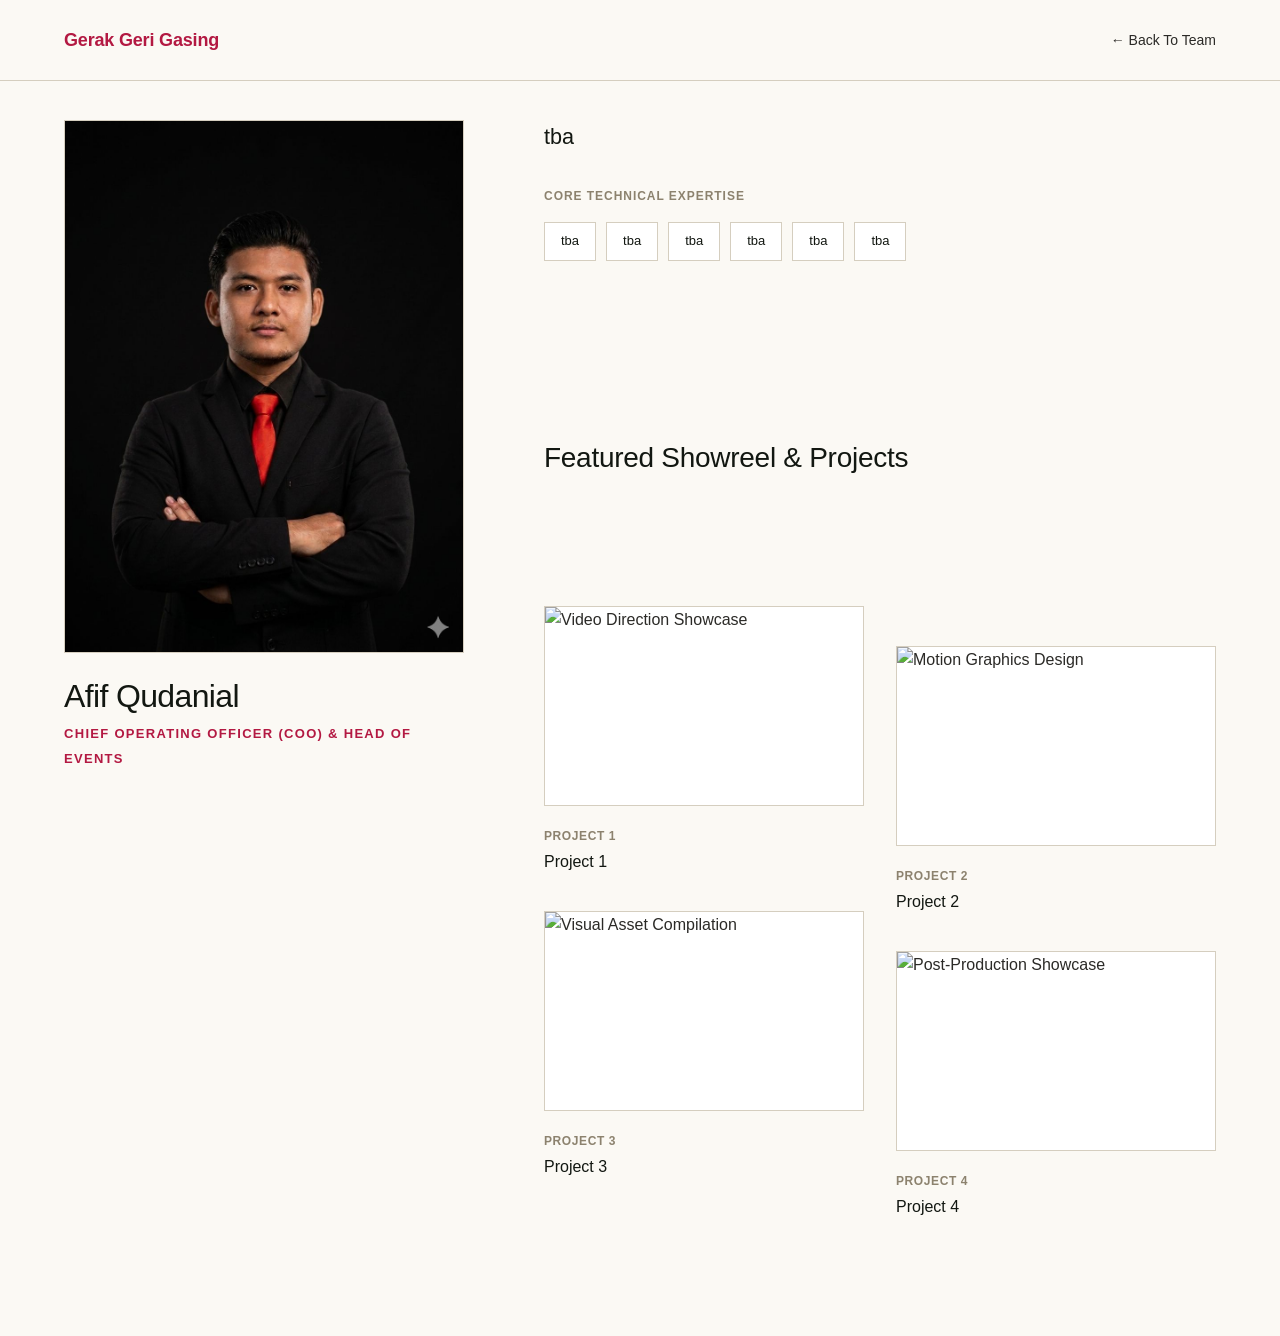
==== commit c3041e4a: "update" ====
--- a/portfolio-afif.html
+++ b/portfolio-afif.html
@@ -291,17 +291,17 @@
                 <main class="portfolio-content-flow">
                     
                     <article class="about-statement">
-                        <p class="lead">...</p>
+                        <p class="lead">tba</p>
                         
                         <div class="skills-creative-suite">
                             <span class="skills-headline">Core Technical Expertise</span>
                             <div class="tag-cloud">
-                                <div class="skill-badge">..</div>
-                                <div class="skill-badge">..</div>
-                                <div class="skill-badge">..</div>
-                                <div class="skill-badge">..</div>
-                                <div class="skill-badge">..</div>
-                                <div class="skill-badge">..</div>
+                                <div class="skill-badge">tba</div>
+                                <div class="skill-badge">tba</div>
+                                <div class="skill-badge">tba</div>
+                                <div class="skill-badge">tba</div>
+                                <div class="skill-badge">tba</div>
+                                <div class="skill-badge">tba</div>
                             </div>
                         </div>
                     </article>
